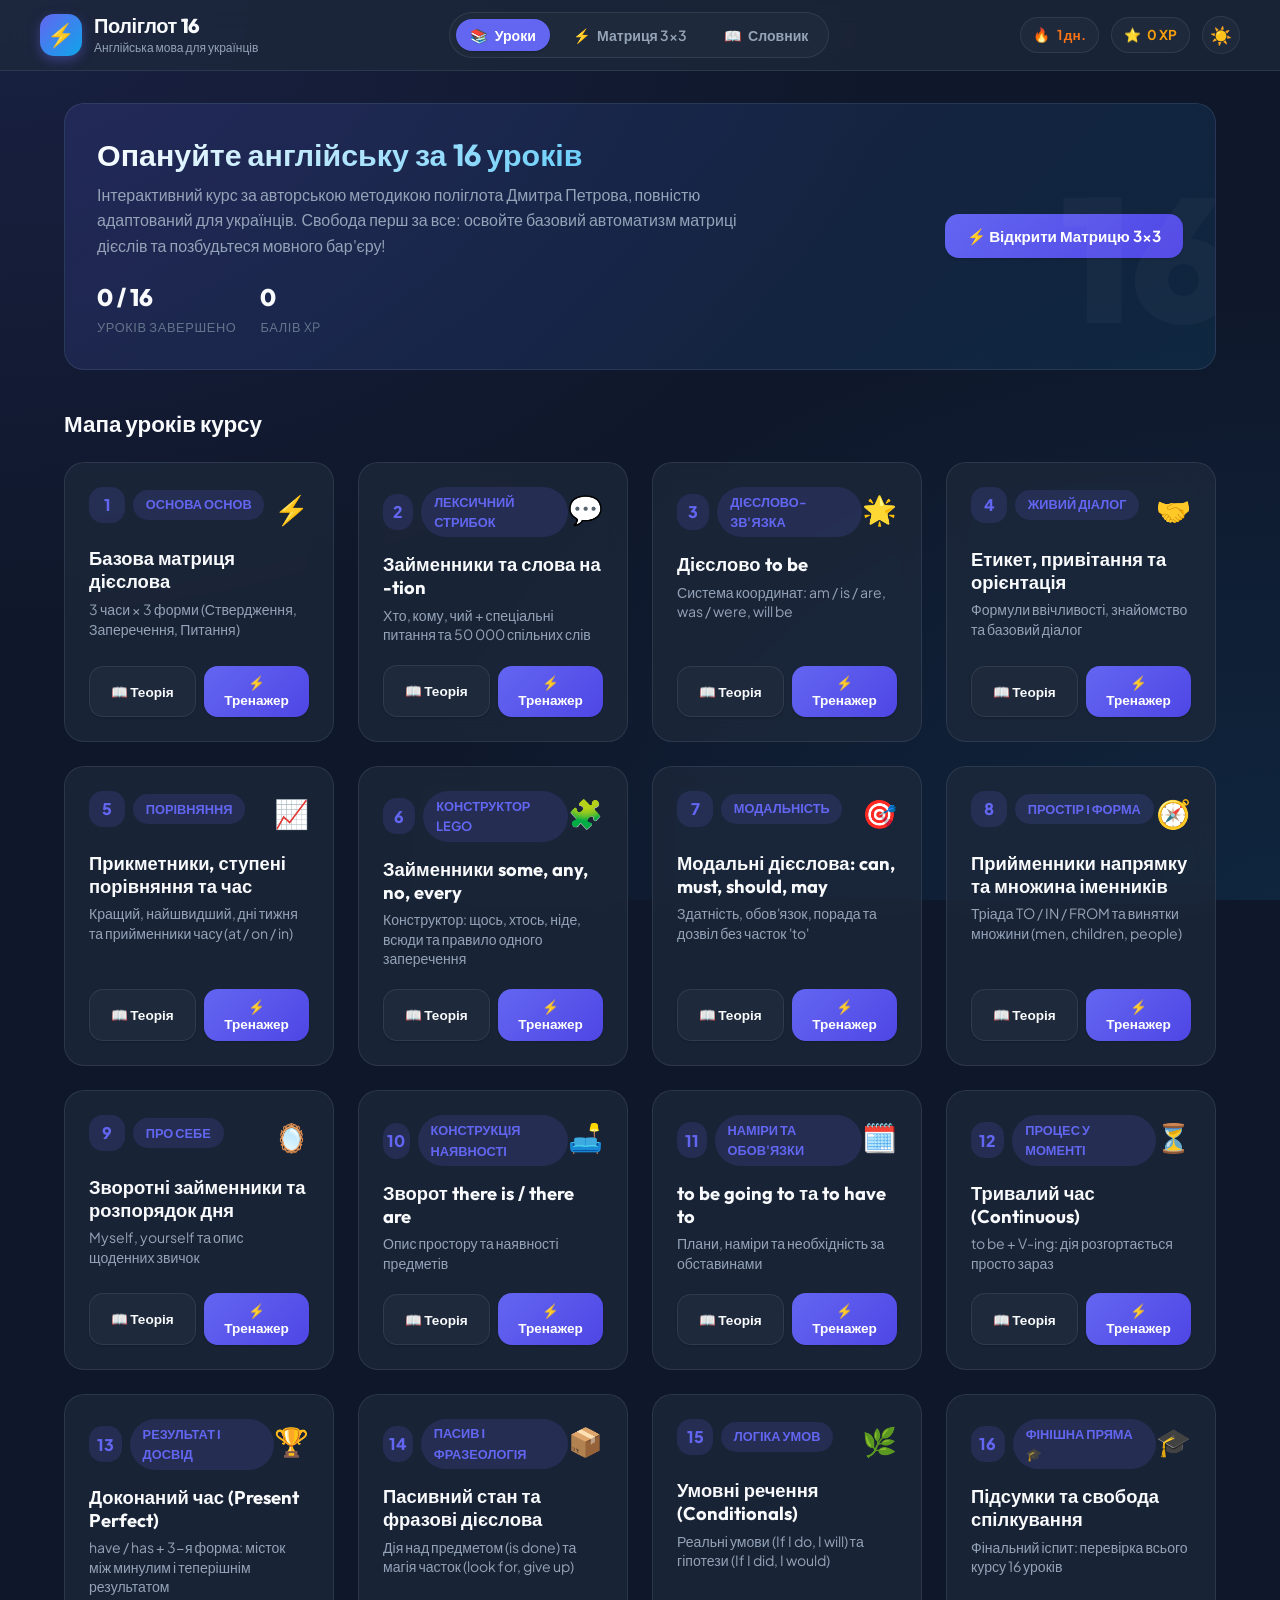
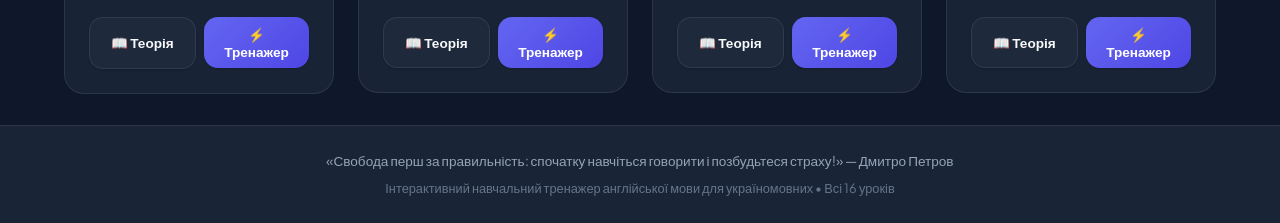
==== index.html @ 56f4bdae "Initial commit: English 16 lessons interactive web application with Petrov method" ====
<!DOCTYPE html>
<html lang="uk" data-theme="dark">
<head>
  <meta charset="UTF-8">
  <meta name="viewport" content="width=device-width, initial-scale=1.0">
  <title>Англійська за 16 уроків | Інтерактивна гра за методом Дмитра Петрова</title>
  <meta name="description" content="Інтерактивна гра для вивчення англійської мови для україномовних. 16 уроків за методом Дмитра Петрова: теорія, базова матриця дієслів 3×3, квізи та озвучення.">
  
  <!-- Google Fonts: Outfit (headings) & Plus Jakarta Sans (body) -->
  <link rel="preconnect" href="https://fonts.googleapis.com">
  <link rel="preconnect" href="https://fonts.gstatic.com" crossorigin>
  <link href="https://fonts.googleapis.com/css2?family=Outfit:wght@500;600;700;800;900&family=Plus+Jakarta+Sans:wght@400;500;600;700;800&display=swap" rel="stylesheet">
  
  <!-- Application Styles -->
  <link rel="stylesheet" href="./src/css/style.css">
</head>
<body>

  <!-- ========================================================================
       Header
       ======================================================================== -->
  <header class="app-header">
    <div class="header-container">
      <div class="logo-group" id="app-logo">
        <div class="logo-icon">⚡</div>
        <div class="logo-text">
          <h1>Поліглот 16</h1>
          <span>Англійська мова для українців</span>
        </div>
      </div>

      <nav class="nav-links">
        <button class="nav-btn active" data-target="screen-dashboard">
          <span>📚</span> Уроки
        </button>
        <button class="nav-btn" data-target="screen-matrix">
          <span>⚡</span> Матриця 3×3
        </button>
        <button class="nav-btn" data-target="screen-dictionary">
          <span>📖</span> Словник
        </button>
      </nav>

      <div class="header-stats">
        <div class="stat-pill streak" title="Поточна серія активності">
          <span>🔥</span> <span id="header-streak-val">1 дн.</span>
        </div>
        <div class="stat-pill xp" title="Зароблені бали досвіду">
          <span>⭐</span> <span id="header-xp-val">0 XP</span>
        </div>
        <button class="icon-btn" id="theme-toggle-btn" title="Перемкнути тему">
          ☀️
        </button>
      </div>
    </div>
  </header>

  <!-- ========================================================================
       Main Content Container
       ======================================================================== -->
  <main class="app-main">

    <!-- ----------------------------------------------------------------------
         Screen 1: Dashboard / Lessons Map
         ---------------------------------------------------------------------- -->
    <section id="screen-dashboard" class="screen active">
      <div class="hero-banner">
        <div class="hero-content">
          <h2>Опануйте англійську за 16 уроків</h2>
          <p>
            Інтерактивний курс за авторською методикою поліглота Дмитра Петрова, повністю адаптований для українців. Свобода перш за все: освойте базовий автоматизм матриці дієслів та позбудьтеся мовного бар'єру!
          </p>
          <div class="hero-stats">
            <div class="hero-stat-item">
              <span class="hero-stat-val" id="hero-completed-count">0 / 16</span>
              <span class="hero-stat-label">Уроків завершено</span>
            </div>
            <div class="hero-stat-item">
              <span class="hero-stat-val" id="hero-total-xp">0</span>
              <span class="hero-stat-label">Балів XP</span>
            </div>
          </div>
        </div>
        <div class="hero-actions">
          <button class="btn btn-primary" onclick="app.showScreen('screen-matrix')">
            ⚡ Відкрити Матрицю 3×3
          </button>
        </div>
      </div>

      <div class="section-header">
        <h2 class="section-title">Мапа уроків курсу</h2>
      </div>

      <div class="lessons-grid" id="lessons-grid">
        <!-- Rendered dynamically via app.js -->
      </div>
    </section>

    <!-- ----------------------------------------------------------------------
         Screen 2: Lesson Theory View (Markdown Viewer)
         ---------------------------------------------------------------------- -->
    <section id="screen-theory" class="screen">
      <div class="theory-container">
        <div class="theory-header-nav">
          <button class="btn btn-secondary" id="theory-back-btn">
            ← Назад до списку
          </button>
          <button class="btn btn-primary" id="theory-start-quiz-btn">
            ⚡ Почати тренажер до уроку
          </button>
        </div>

        <article class="markdown-body" id="theory-content">
          <!-- Rendered dynamically from content/lesson_XX.md -->
        </article>

        <div class="theory-actions">
          <button class="btn btn-secondary" onclick="app.showScreen('screen-dashboard')">
            ← До мапи уроків
          </button>
          <button class="btn btn-success" onclick="if(app.currentLesson) app.startQuizForLesson(app.currentLesson)">
            🚀 Перейти до запитань тренажера
          </button>
        </div>
      </div>
    </section>

    <!-- ----------------------------------------------------------------------
         Screen 3: Interactive Quiz Game Screen
         ---------------------------------------------------------------------- -->
    <section id="screen-quiz" class="screen">
      <div class="quiz-wrapper">
        <div class="quiz-progress-bar-wrap">
          <div class="quiz-meta-row">
            <span class="badge-tag" id="quiz-lesson-badge">Урок 1</span>
            <span id="quiz-counter-text" style="color:var(--text-secondary)">Питання 1 з 10</span>
            <button class="btn btn-secondary" id="quiz-exit-btn" style="padding:0.3rem 0.8rem; font-size:0.8rem;">
              ✕ Вийти
            </button>
          </div>
          <div class="quiz-progress-track">
            <div class="quiz-progress-fill" id="quiz-progress-fill"></div>
          </div>
        </div>

        <div class="quiz-card">
          <div class="quiz-question-header">
            <span class="badge-tag" id="quiz-cat-badge">Переклад</span>
            <button class="audio-btn" id="quiz-audio-btn" title="Прослухати фразу англійською">
              🔊
            </button>
          </div>

          <h3 class="quiz-question-text" id="quiz-question-text">
            Текст запитання завантажується...
          </h3>

          <div class="options-list" id="quiz-options-list">
            <!-- Rendered dynamically via quizEngine -->
          </div>

          <div class="quiz-feedback" id="quiz-feedback">
            <!-- Correct / incorrect banner and rule explanation -->
          </div>

          <div class="quiz-actions">
            <button class="btn btn-primary" id="quiz-next-btn" style="display:none;">
              Наступне питання →
            </button>
          </div>
        </div>
      </div>
    </section>

    <!-- ----------------------------------------------------------------------
         Screen 4: Results Summary Screen
         ---------------------------------------------------------------------- -->
    <section id="screen-result" class="screen">
      <div class="result-card">
        <div class="result-badge-anim" id="result-badge-anim">🏆</div>
        <h2 id="result-title">Урок завершено!</h2>
        <div class="result-score-circle" id="result-score-circle">100%</div>
        
        <div class="result-stats-row">
          <div class="result-stat-col">
            <span class="result-stat-num" id="result-correct-count">10 з 10</span>
            <span class="result-stat-lbl">Правильних</span>
          </div>
          <div class="result-stat-col">
            <span class="result-stat-num" id="result-xp-earned">+100 XP</span>
            <span class="result-stat-lbl">Досвід</span>
          </div>
        </div>

        <div class="result-actions">
          <button class="btn btn-primary" id="res-retry-btn">
            🔄 Спробувати ще раз
          </button>
          <button class="btn btn-outline" id="res-review-mistakes-btn" style="display:none;">
            ⚡ Робота над помилками
          </button>
          <button class="btn btn-secondary" id="res-back-dashboard-btn">
            ← До мапи уроків
          </button>
        </div>
      </div>
    </section>

    <!-- ----------------------------------------------------------------------
         Screen 5: Verb Matrix Interactive Tool
         ---------------------------------------------------------------------- -->
    <section id="screen-matrix" class="screen">
      <div class="section-header">
        <div>
          <h2 class="section-title">⚡ Інтерактивна Матриця Дієслова (3×3)</h2>
          <p style="color:var(--text-secondary); font-size:0.95rem;">
            Оберіть дієслово та займенник, щоб миттєво побачити всі 9 базових форм англійської мови. Натисніть на будь-яку клітинку для озвучення!
          </p>
        </div>
      </div>

      <div class="matrix-tool-wrap">
        <div class="matrix-controls">
          <div class="verb-select-wrap">
            <label for="matrix-verb-select" style="font-weight:700;">Дієслово:</label>
            <select id="matrix-verb-select" class="custom-select">
              <!-- Options populated dynamically -->
            </select>
          </div>

          <div style="display:flex; align-items:center; gap:0.5rem; flex-wrap:wrap;">
            <span style="font-weight:700; font-size:0.9rem;">Особа:</span>
            <div class="pronoun-buttons" id="matrix-pronouns-wrap">
              <!-- Pronoun toggles -->
            </div>
          </div>
        </div>

        <div id="matrix-grid-container">
          <!-- 3x3 table rendered dynamically -->
        </div>
      </div>
    </section>

    <!-- ----------------------------------------------------------------------
         Screen 6: Dictionary & Flashcards
         ---------------------------------------------------------------------- -->
    <section id="screen-dictionary" class="screen">
      <div class="section-header">
        <div>
          <h2 class="section-title">📖 Словничок курсу</h2>
          <p style="color:var(--text-secondary); font-size:0.95rem;">
            Ключові слова та вирази з усіх 16 уроків з транскрипцією та вимовою.
          </p>
        </div>
      </div>

      <div class="dict-filter-bar">
        <input type="text" id="dict-search-input" class="search-input" placeholder="🔍 Пошук слова українською або англійською...">
      </div>

      <div class="words-grid" id="dictionary-grid">
        <!-- Rendered dynamically -->
      </div>
    </section>

  </main>

  <!-- ========================================================================
       Footer
       ======================================================================== -->
  <footer class="app-footer">
    <p>
      «Свобода перш за правильність: спочатку навчіться говорити і позбудьтеся страху!» — Дмитро Петров
    </p>
    <p style="margin-top:0.4rem; font-size:0.8rem; color:var(--text-muted);">
      Інтерактивний навчальний тренажер англійської мови для україномовних • Всі 16 уроків
    </p>
  </footer>

  <!-- Application Logic (ES Module) -->
  <script type="module" src="./src/js/app.js"></script>
</body>
</html>
---- src/css/style.css ----
/* ==========================================================================
   Design System & Theme Tokens - English 16 Lessons Game (Petrov Method)
   ========================================================================== */

:root {
  --font-heading: 'Outfit', -apple-system, BlinkMacSystemFont, 'Segoe UI', Roboto, sans-serif;
  --font-body: 'Plus Jakarta Sans', -apple-system, BlinkMacSystemFont, 'Segoe UI', Roboto, sans-serif;

  /* Color Palette - Vibrant Dark / Indigo / Emerald */
  --bg-primary: #0f172a;
  --bg-secondary: #1e293b;
  --bg-card: rgba(30, 41, 59, 0.75);
  --bg-card-hover: rgba(51, 65, 85, 0.85);
  --bg-input: #334155;
  --border-color: rgba(148, 163, 184, 0.15);
  --border-focus: #6366f1;

  --text-primary: #f8fafc;
  --text-secondary: #94a3b8;
  --text-muted: #64748b;
  --text-accent: #38bdf8;

  --primary: #6366f1;
  --primary-hover: #4f46e5;
  --primary-light: rgba(99, 102, 241, 0.15);
  --secondary: #0ea5e9;
  --accent: #f59e0b;
  --success: #10b981;
  --success-light: rgba(16, 185, 129, 0.15);
  --danger: #ef4444;
  --danger-light: rgba(239, 68, 68, 0.15);

  --shadow-sm: 0 1px 2px rgba(0, 0, 0, 0.2);
  --shadow-md: 0 4px 6px -1px rgba(0, 0, 0, 0.3), 0 2px 4px -2px rgba(0, 0, 0, 0.3);
  --shadow-lg: 0 10px 15px -3px rgba(0, 0, 0, 0.4), 0 4px 6px -4px rgba(0, 0, 0, 0.4);
  --shadow-glow: 0 0 25px rgba(99, 102, 241, 0.35);

  --radius-sm: 8px;
  --radius-md: 14px;
  --radius-lg: 20px;
  --radius-full: 9999px;

  --transition: all 0.25s cubic-bezier(0.4, 0, 0.2, 1);
}

/* Light Theme Variables */
[data-theme="light"] {
  --bg-primary: #f1f5f9;
  --bg-secondary: #ffffff;
  --bg-card: rgba(255, 255, 255, 0.85);
  --bg-card-hover: rgba(248, 250, 252, 0.95);
  --bg-input: #e2e8f0;
  --border-color: rgba(148, 163, 184, 0.3);
  --border-focus: #4f46e5;

  --text-primary: #0f172a;
  --text-secondary: #475569;
  --text-muted: #94a3b8;
  --text-accent: #0284c7;

  --primary: #4f46e5;
  --primary-hover: #4338ca;
  --primary-light: rgba(79, 70, 229, 0.1);
  --secondary: #0284c7;
  --accent: #d97706;
  --success: #059669;
  --success-light: rgba(5, 150, 105, 0.1);
  --danger: #dc2626;
  --danger-light: rgba(220, 38, 38, 0.1);

  --shadow-sm: 0 1px 2px rgba(0, 0, 0, 0.05);
  --shadow-md: 0 4px 6px -1px rgba(0, 0, 0, 0.08);
  --shadow-lg: 0 10px 15px -3px rgba(0, 0, 0, 0.1);
  --shadow-glow: 0 0 20px rgba(79, 70, 229, 0.2);
}

/* ==========================================================================
   Global Reset & Base
   ========================================================================== */

* {
  margin: 0;
  padding: 0;
  box-sizing: border-box;
}

body {
  font-family: var(--font-body);
  background-color: var(--bg-primary);
  color: var(--text-primary);
  line-height: 1.6;
  min-height: 100vh;
  display: flex;
  flex-direction: column;
  background-image: 
    radial-gradient(at 0% 0%, rgba(99, 102, 241, 0.12) 0px, transparent 50%),
    radial-gradient(at 100% 100%, rgba(14, 165, 233, 0.1) 0px, transparent 50%);
  background-attachment: fixed;
  transition: background-color 0.3s ease, color 0.3s ease;
  -webkit-font-smoothing: antialiased;
}

h1, h2, h3, h4, h5, h6 {
  font-family: var(--font-heading);
  font-weight: 700;
  line-height: 1.25;
  color: var(--text-primary);
}

a {
  color: var(--primary);
  text-decoration: none;
  transition: var(--transition);
}

button {
  font-family: var(--font-body);
  cursor: pointer;
  border: none;
  background: none;
  outline: none;
  transition: var(--transition);
}

/* ==========================================================================
   Header & Navigation
   ========================================================================== */

.app-header {
  position: sticky;
  top: 0;
  z-index: 100;
  background: var(--bg-card);
  backdrop-filter: blur(12px);
  -webkit-backdrop-filter: blur(12px);
  border-bottom: 1px solid var(--border-color);
  padding: 0.75rem 1.5rem;
}

.header-container {
  max-width: 1200px;
  margin: 0 auto;
  display: flex;
  align-items: center;
  justify-content: space-between;
  gap: 1rem;
}

.logo-group {
  display: flex;
  align-items: center;
  gap: 0.75rem;
  cursor: pointer;
}

.logo-icon {
  width: 42px;
  height: 42px;
  background: linear-gradient(135deg, var(--primary), var(--secondary));
  border-radius: var(--radius-md);
  display: flex;
  align-items: center;
  justify-content: center;
  font-size: 1.4rem;
  color: #fff;
  box-shadow: 0 4px 12px rgba(99, 102, 241, 0.4);
}

.logo-text h1 {
  font-size: 1.25rem;
  font-weight: 800;
  letter-spacing: -0.02em;
}

.logo-text span {
  font-size: 0.75rem;
  color: var(--text-secondary);
  font-weight: 500;
  display: block;
}

.nav-links {
  display: flex;
  align-items: center;
  gap: 0.5rem;
  background: var(--bg-secondary);
  padding: 0.35rem;
  border-radius: var(--radius-full);
  border: 1px solid var(--border-color);
}

.nav-btn {
  display: flex;
  align-items: center;
  gap: 0.4rem;
  padding: 0.45rem 0.9rem;
  border-radius: var(--radius-full);
  font-size: 0.88rem;
  font-weight: 600;
  color: var(--text-secondary);
  transition: var(--transition);
}

.nav-btn:hover {
  color: var(--text-primary);
  background: rgba(255, 255, 255, 0.05);
}

.nav-btn.active {
  background: var(--primary);
  color: #fff;
  box-shadow: var(--shadow-sm);
}

.header-stats {
  display: flex;
  align-items: center;
  gap: 0.75rem;
}

.stat-pill {
  display: flex;
  align-items: center;
  gap: 0.4rem;
  background: var(--bg-secondary);
  border: 1px solid var(--border-color);
  padding: 0.4rem 0.75rem;
  border-radius: var(--radius-full);
  font-size: 0.85rem;
  font-weight: 700;
  color: var(--text-primary);
}

.stat-pill.xp {
  color: var(--accent);
}

.stat-pill.streak {
  color: #f97316;
}

.icon-btn {
  width: 38px;
  height: 38px;
  display: flex;
  align-items: center;
  justify-content: center;
  border-radius: var(--radius-full);
  background: var(--bg-secondary);
  border: 1px solid var(--border-color);
  color: var(--text-primary);
  font-size: 1.1rem;
}

.icon-btn:hover {
  background: var(--primary-light);
  color: var(--primary);
  border-color: var(--primary);
}

/* ==========================================================================
   Main Container & Screens
   ========================================================================== */

.app-main {
  flex: 1;
  max-width: 1200px;
  width: 100%;
  margin: 0 auto;
  padding: 2rem 1.5rem;
}

.screen {
  display: none;
  animation: fadeIn 0.3s ease-out;
}

.screen.active {
  display: block;
}

@keyframes fadeIn {
  from { opacity: 0; transform: translateY(8px); }
  to { opacity: 1; transform: translateY(0); }
}

/* ==========================================================================
   Hero Section & Progress Banner
   ========================================================================== */

.hero-banner {
  background: linear-gradient(135deg, rgba(99, 102, 241, 0.15), rgba(14, 165, 233, 0.1));
  border: 1px solid var(--border-color);
  border-radius: var(--radius-lg);
  padding: 2rem;
  margin-bottom: 2.5rem;
  display: flex;
  justify-content: space-between;
  align-items: center;
  gap: 2rem;
  position: relative;
  overflow: hidden;
}

.hero-banner::after {
  content: "16";
  position: absolute;
  right: -20px;
  bottom: -30px;
  font-size: 11rem;
  font-family: var(--font-heading);
  font-weight: 900;
  color: rgba(255, 255, 255, 0.03);
  pointer-events: none;
}

.hero-content h2 {
  font-size: 1.9rem;
  margin-bottom: 0.5rem;
  background: linear-gradient(135deg, #fff, var(--text-accent));
  -webkit-background-clip: text;
  -webkit-text-fill-color: transparent;
}

[data-theme="light"] .hero-content h2 {
  background: linear-gradient(135deg, var(--primary), var(--secondary));
  -webkit-background-clip: text;
  -webkit-text-fill-color: transparent;
}

.hero-content p {
  color: var(--text-secondary);
  font-size: 1rem;
  max-width: 650px;
  margin-bottom: 1.25rem;
}

.hero-stats {
  display: flex;
  gap: 1.5rem;
  align-items: center;
}

.hero-stat-item {
  display: flex;
  flex-direction: column;
}

.hero-stat-val {
  font-size: 1.5rem;
  font-weight: 800;
  color: var(--text-primary);
  font-family: var(--font-heading);
}

.hero-stat-label {
  font-size: 0.8rem;
  color: var(--text-muted);
  text-transform: uppercase;
  letter-spacing: 0.05em;
}

.hero-actions {
  display: flex;
  gap: 0.75rem;
}

.btn {
  display: inline-flex;
  align-items: center;
  justify-content: center;
  gap: 0.5rem;
  padding: 0.75rem 1.4rem;
  border-radius: var(--radius-md);
  font-size: 0.95rem;
  font-weight: 700;
  transition: var(--transition);
  box-shadow: var(--shadow-sm);
}

.btn-primary {
  background: linear-gradient(135deg, var(--primary), var(--primary-hover));
  color: #fff;
}

.btn-primary:hover {
  transform: translateY(-2px);
  box-shadow: var(--shadow-glow);
}

.btn-secondary {
  background: var(--bg-secondary);
  border: 1px solid var(--border-color);
  color: var(--text-primary);
}

.btn-secondary:hover {
  background: var(--bg-card-hover);
  border-color: var(--text-secondary);
}

.btn-success {
  background: linear-gradient(135deg, var(--success), #059669);
  color: #fff;
}

.btn-outline {
  border: 1px solid var(--primary);
  color: var(--primary);
}

.btn-outline:hover {
  background: var(--primary-light);
}

/* ==========================================================================
   Lessons Grid
   ========================================================================== */

.section-header {
  display: flex;
  justify-content: space-between;
  align-items: center;
  margin-bottom: 1.5rem;
}

.section-title {
  font-size: 1.4rem;
}

.lessons-grid {
  display: grid;
  grid-template-columns: repeat(auto-fill, minmax(270px, 1fr));
  gap: 1.5rem;
}

.lesson-card {
  background: var(--bg-card);
  backdrop-filter: blur(10px);
  -webkit-backdrop-filter: blur(10px);
  border: 1px solid var(--border-color);
  border-radius: var(--radius-lg);
  padding: 1.5rem;
  display: flex;
  flex-direction: column;
  justify-content: space-between;
  transition: var(--transition);
  position: relative;
  overflow: hidden;
}

.lesson-card:hover {
  transform: translateY(-4px);
  border-color: var(--primary);
  box-shadow: var(--shadow-md);
  background: var(--bg-card-hover);
}

.lesson-card.completed {
  border-color: rgba(16, 185, 129, 0.4);
}

.lesson-card.completed::before {
  content: "✓ ЗАВЕРШЕНО";
  position: absolute;
  top: 10px;
  right: -25px;
  background: var(--success);
  color: #fff;
  font-size: 0.65rem;
  font-weight: 800;
  padding: 3px 30px;
  transform: rotate(45deg);
  box-shadow: 0 2px 4px rgba(0,0,0,0.2);
}

.card-top {
  display: flex;
  justify-content: space-between;
  align-items: flex-start;
  margin-bottom: 1rem;
}

.lesson-number-badge {
  display: flex;
  align-items: center;
  gap: 0.5rem;
}

.num-circle {
  width: 36px;
  height: 36px;
  border-radius: var(--radius-md);
  background: var(--primary-light);
  color: var(--primary);
  display: flex;
  align-items: center;
  justify-content: center;
  font-weight: 800;
  font-size: 1rem;
}

.lesson-card.completed .num-circle {
  background: var(--success-light);
  color: var(--success);
}

.lesson-icon {
  font-size: 1.75rem;
}

.card-body h3 {
  font-size: 1.15rem;
  margin-bottom: 0.4rem;
}

.card-body p {
  color: var(--text-secondary);
  font-size: 0.88rem;
  line-height: 1.4;
  margin-bottom: 1.25rem;
}

.card-footer {
  display: flex;
  gap: 0.5rem;
  margin-top: auto;
}

.card-footer .btn {
  flex: 1;
  padding: 0.55rem 0.75rem;
  font-size: 0.85rem;
}

/* ==========================================================================
   Theory View (Markdown Article)
   ========================================================================== */

.theory-container {
  background: var(--bg-card);
  backdrop-filter: blur(12px);
  border: 1px solid var(--border-color);
  border-radius: var(--radius-lg);
  padding: 2.5rem;
  max-width: 900px;
  margin: 0 auto;
  box-shadow: var(--shadow-lg);
}

.theory-header-nav {
  display: flex;
  justify-content: space-between;
  align-items: center;
  margin-bottom: 2rem;
  padding-bottom: 1rem;
  border-bottom: 1px solid var(--border-color);
}

.markdown-body {
  color: var(--text-primary);
  font-size: 1.05rem;
  line-height: 1.75;
}

.markdown-body h1 {
  font-size: 2.2rem;
  margin-bottom: 1rem;
  color: var(--text-primary);
}

.markdown-body h2 {
  font-size: 1.5rem;
  margin-top: 2rem;
  margin-bottom: 0.75rem;
  color: var(--text-accent);
  border-bottom: 1px solid var(--border-color);
  padding-bottom: 0.4rem;
}

.markdown-body h3 {
  font-size: 1.2rem;
  margin-top: 1.5rem;
  margin-bottom: 0.5rem;
}

.markdown-body p {
  margin-bottom: 1.2rem;
}

.markdown-body blockquote {
  background: var(--primary-light);
  border-left: 4px solid var(--primary);
  padding: 1rem 1.25rem;
  margin: 1.5rem 0;
  border-radius: 0 var(--radius-md) var(--radius-md) 0;
  font-style: italic;
  color: var(--text-primary);
}

.markdown-body table {
  width: 100%;
  border-collapse: collapse;
  margin: 1.5rem 0;
  border-radius: var(--radius-md);
  overflow: hidden;
  box-shadow: var(--shadow-sm);
  background: var(--bg-secondary);
}

.markdown-body th, 
.markdown-body td {
  padding: 0.9rem 1.1rem;
  text-align: left;
  border-bottom: 1px solid var(--border-color);
}

.markdown-body th {
  background: rgba(99, 102, 241, 0.2);
  font-weight: 700;
  color: var(--text-primary);
}

.markdown-body tr:last-child td {
  border-bottom: none;
}

.markdown-body tr:hover td {
  background: rgba(255, 255, 255, 0.03);
}

.markdown-body code {
  background: var(--bg-input);
  color: var(--text-accent);
  padding: 0.2rem 0.45rem;
  border-radius: var(--radius-sm);
  font-size: 0.95em;
  font-family: monospace;
}

.markdown-body ul, .markdown-body ol {
  margin: 1rem 0 1.5rem 1.5rem;
}

.markdown-body li {
  margin-bottom: 0.5rem;
}

.theory-actions {
  display: flex;
  justify-content: space-between;
  align-items: center;
  margin-top: 3rem;
  padding-top: 1.5rem;
  border-top: 1px solid var(--border-color);
}

/* ==========================================================================
   Quiz / Interactive Game Screen
   ========================================================================== */

.quiz-wrapper {
  max-width: 760px;
  margin: 0 auto;
}

.quiz-progress-bar-wrap {
  margin-bottom: 1.5rem;
}

.quiz-meta-row {
  display: flex;
  justify-content: space-between;
  align-items: center;
  margin-bottom: 0.6rem;
  font-size: 0.9rem;
  font-weight: 700;
}

.quiz-progress-track {
  height: 10px;
  background: var(--bg-secondary);
  border-radius: var(--radius-full);
  overflow: hidden;
  border: 1px solid var(--border-color);
}

.quiz-progress-fill {
  height: 100%;
  background: linear-gradient(90deg, var(--primary), var(--secondary));
  border-radius: var(--radius-full);
  width: 0%;
  transition: width 0.3s ease;
}

.quiz-card {
  background: var(--bg-card);
  backdrop-filter: blur(14px);
  -webkit-backdrop-filter: blur(14px);
  border: 1px solid var(--border-color);
  border-radius: var(--radius-lg);
  padding: 2.25rem;
  box-shadow: var(--shadow-lg);
  position: relative;
}

.quiz-question-header {
  display: flex;
  justify-content: space-between;
  align-items: center;
  margin-bottom: 1.25rem;
}

.badge-tag {
  background: var(--primary-light);
  color: var(--primary);
  padding: 0.3rem 0.8rem;
  border-radius: var(--radius-full);
  font-size: 0.8rem;
  font-weight: 700;
  text-transform: uppercase;
}

.audio-btn {
  width: 44px;
  height: 44px;
  border-radius: var(--radius-full);
  background: var(--primary);
  color: #fff;
  display: flex;
  align-items: center;
  justify-content: center;
  font-size: 1.25rem;
  box-shadow: 0 4px 10px rgba(99, 102, 241, 0.4);
}

.audio-btn:hover {
  transform: scale(1.08);
}

.quiz-question-text {
  font-size: 1.35rem;
  font-weight: 700;
  line-height: 1.4;
  margin-bottom: 1.75rem;
}

.options-list {
  display: flex;
  flex-direction: column;
  gap: 0.85rem;
  margin-bottom: 1.5rem;
}

.option-btn {
  display: flex;
  align-items: center;
  justify-content: space-between;
  width: 100%;
  padding: 1rem 1.25rem;
  background: var(--bg-secondary);
  border: 2px solid var(--border-color);
  border-radius: var(--radius-md);
  color: var(--text-primary);
  font-size: 1.05rem;
  font-weight: 600;
  text-align: left;
  transition: var(--transition);
}

.option-btn:hover:not(:disabled) {
  border-color: var(--primary);
  background: var(--primary-light);
  transform: translateX(4px);
}

.option-btn.correct {
  background: var(--success-light) !important;
  border-color: var(--success) !important;
  color: var(--success) !important;
}

.option-btn.incorrect {
  background: var(--danger-light) !important;
  border-color: var(--danger) !important;
  color: var(--danger) !important;
}

.option-btn:disabled {
  cursor: default;
}

.quiz-feedback {
  display: none;
  background: var(--bg-secondary);
  border-radius: var(--radius-md);
  padding: 1.25rem;
  margin-bottom: 1.5rem;
  border-left: 5px solid var(--primary);
  animation: slideDown 0.3s ease;
}

.quiz-feedback.show {
  display: block;
}

.quiz-feedback.correct-feedback {
  border-left-color: var(--success);
}

.quiz-feedback.wrong-feedback {
  border-left-color: var(--danger);
}

.feedback-title {
  font-weight: 800;
  margin-bottom: 0.3rem;
  display: flex;
  align-items: center;
  gap: 0.5rem;
}

.quiz-feedback.correct-feedback .feedback-title {
  color: var(--success);
}

.quiz-feedback.wrong-feedback .feedback-title {
  color: var(--danger);
}

.feedback-text {
  font-size: 0.95rem;
  color: var(--text-secondary);
}

.quiz-actions {
  display: flex;
  justify-content: flex-end;
}

@keyframes slideDown {
  from { opacity: 0; transform: translateY(-8px); }
  to { opacity: 1; transform: translateY(0); }
}

/* ==========================================================================
   Results Summary Screen
   ========================================================================== */

.result-card {
  max-width: 550px;
  margin: 2rem auto;
  background: var(--bg-card);
  backdrop-filter: blur(14px);
  border: 1px solid var(--border-color);
  border-radius: var(--radius-lg);
  padding: 2.5rem;
  text-align: center;
  box-shadow: var(--shadow-lg);
}

.result-badge-anim {
  font-size: 4rem;
  margin-bottom: 1rem;
  animation: bounceIn 0.6s cubic-bezier(0.175, 0.885, 0.32, 1.275);
}

.result-score-circle {
  font-size: 3rem;
  font-weight: 900;
  color: var(--primary);
  font-family: var(--font-heading);
  margin: 1rem 0;
}

.result-stats-row {
  display: flex;
  justify-content: center;
  gap: 2rem;
  margin: 1.5rem 0 2rem;
  padding: 1rem 0;
  border-top: 1px solid var(--border-color);
  border-bottom: 1px solid var(--border-color);
}

.result-stat-col {
  display: flex;
  flex-direction: column;
}

.result-stat-num {
  font-size: 1.4rem;
  font-weight: 800;
  color: var(--text-primary);
}

.result-stat-lbl {
  font-size: 0.8rem;
  color: var(--text-muted);
}

.result-actions {
  display: flex;
  flex-direction: column;
  gap: 0.75rem;
}

@keyframes bounceIn {
  0% { transform: scale(0.3); opacity: 0; }
  50% { transform: scale(1.1); }
  70% { transform: scale(0.9); }
  100% { transform: scale(1); opacity: 1; }
}

/* ==========================================================================
   Verb Matrix Interactive Tool
   ========================================================================== */

.matrix-tool-wrap {
  background: var(--bg-card);
  border: 1px solid var(--border-color);
  border-radius: var(--radius-lg);
  padding: 2rem;
  box-shadow: var(--shadow-lg);
}

.matrix-controls {
  display: flex;
  flex-wrap: wrap;
  gap: 1rem;
  align-items: center;
  justify-content: space-between;
  margin-bottom: 2rem;
}

.verb-select-wrap {
  display: flex;
  align-items: center;
  gap: 0.75rem;
}

.custom-select {
  background: var(--bg-secondary);
  color: var(--text-primary);
  border: 1px solid var(--border-color);
  padding: 0.6rem 1.2rem;
  border-radius: var(--radius-md);
  font-size: 1rem;
  font-weight: 600;
  outline: none;
}

.pronoun-buttons {
  display: flex;
  gap: 0.4rem;
  flex-wrap: wrap;
}

.pronoun-btn {
  padding: 0.4rem 0.8rem;
  border-radius: var(--radius-md);
  background: var(--bg-secondary);
  border: 1px solid var(--border-color);
  font-weight: 700;
  font-size: 0.85rem;
  color: var(--text-secondary);
}

.pronoun-btn.active {
  background: var(--primary);
  color: #fff;
  border-color: var(--primary);
}

.matrix-grid {
  display: grid;
  grid-template-columns: 140px repeat(3, 1fr);
  gap: 1rem;
  margin-bottom: 1.5rem;
}

.matrix-header-cell {
  background: rgba(99, 102, 241, 0.2);
  padding: 1rem;
  text-align: center;
  font-weight: 800;
  border-radius: var(--radius-md);
  font-size: 0.95rem;
  display: flex;
  align-items: center;
  justify-content: center;
}

.matrix-row-title {
  background: var(--bg-secondary);
  border: 1px solid var(--border-color);
  display: flex;
  align-items: center;
  justify-content: center;
  font-weight: 800;
  font-size: 1.1rem;
  border-radius: var(--radius-md);
}

.matrix-cell {
  background: var(--bg-secondary);
  border: 1px solid var(--border-color);
  border-radius: var(--radius-md);
  padding: 1.25rem 1rem;
  display: flex;
  flex-direction: column;
  justify-content: center;
  align-items: center;
  text-align: center;
  position: relative;
  transition: var(--transition);
  cursor: pointer;
}

.matrix-cell:hover {
  border-color: var(--primary);
  transform: translateY(-2px);
  box-shadow: var(--shadow-sm);
  background: var(--bg-card-hover);
}

.matrix-cell-en {
  font-size: 1.1rem;
  font-weight: 700;
  color: var(--text-primary);
  margin-bottom: 0.35rem;
}

.matrix-cell-ua {
  font-size: 0.85rem;
  color: var(--text-secondary);
}

.matrix-cell-speak {
  position: absolute;
  top: 6px;
  right: 6px;
  opacity: 0.3;
  font-size: 0.85rem;
}

.matrix-cell:hover .matrix-cell-speak {
  opacity: 1;
}

/* ==========================================================================
   Dictionary & Flashcards
   ========================================================================== */

.dict-filter-bar {
  display: flex;
  gap: 1rem;
  margin-bottom: 1.5rem;
  flex-wrap: wrap;
}

.search-input {
  flex: 1;
  min-width: 240px;
  background: var(--bg-secondary);
  border: 1px solid var(--border-color);
  color: var(--text-primary);
  padding: 0.75rem 1.2rem;
  border-radius: var(--radius-md);
  font-size: 0.95rem;
  outline: none;
}

.search-input:focus {
  border-color: var(--primary);
}

.words-grid {
  display: grid;
  grid-template-columns: repeat(auto-fill, minmax(260px, 1fr));
  gap: 1.25rem;
}

.word-card {
  background: var(--bg-secondary);
  border: 1px solid var(--border-color);
  border-radius: var(--radius-md);
  padding: 1.25rem;
  display: flex;
  flex-direction: column;
  justify-content: space-between;
  transition: var(--transition);
}

.word-card:hover {
  border-color: var(--primary);
  transform: translateY(-3px);
  box-shadow: var(--shadow-sm);
}

.word-card-top {
  display: flex;
  justify-content: space-between;
  align-items: flex-start;
  margin-bottom: 0.5rem;
}

.word-en {
  font-size: 1.2rem;
  font-weight: 800;
  color: var(--text-primary);
}

.word-transcription {
  font-size: 0.85rem;
  color: var(--text-muted);
  font-family: monospace;
}

.word-ua {
  font-size: 1rem;
  color: var(--text-accent);
  font-weight: 600;
  margin: 0.3rem 0;
}

.word-example {
  font-size: 0.85rem;
  color: var(--text-secondary);
  font-style: italic;
  margin-top: 0.5rem;
  border-left: 2px solid var(--border-color);
  padding-left: 0.5rem;
}

/* ==========================================================================
   Footer
   ========================================================================== */

.app-footer {
  margin-top: auto;
  border-top: 1px solid var(--border-color);
  background: var(--bg-card);
  padding: 1.5rem;
  text-align: center;
  font-size: 0.85rem;
  color: var(--text-secondary);
}

/* ==========================================================================
   Responsive Breakpoints
   ========================================================================== */

@media (max-width: 900px) {
  .matrix-grid {
    grid-template-columns: 80px repeat(3, 1fr);
    font-size: 0.9rem;
  }
  .hero-banner {
    flex-direction: column;
    align-items: flex-start;
  }
}

@media (max-width: 640px) {
  .header-container {
    flex-wrap: wrap;
  }
  .nav-links {
    order: 3;
    width: 100%;
    justify-content: center;
  }
  .matrix-grid {
    grid-template-columns: 1fr;
  }
  .theory-container {
    padding: 1.5rem;
  }
  .quiz-card {
    padding: 1.5rem;
  }
}
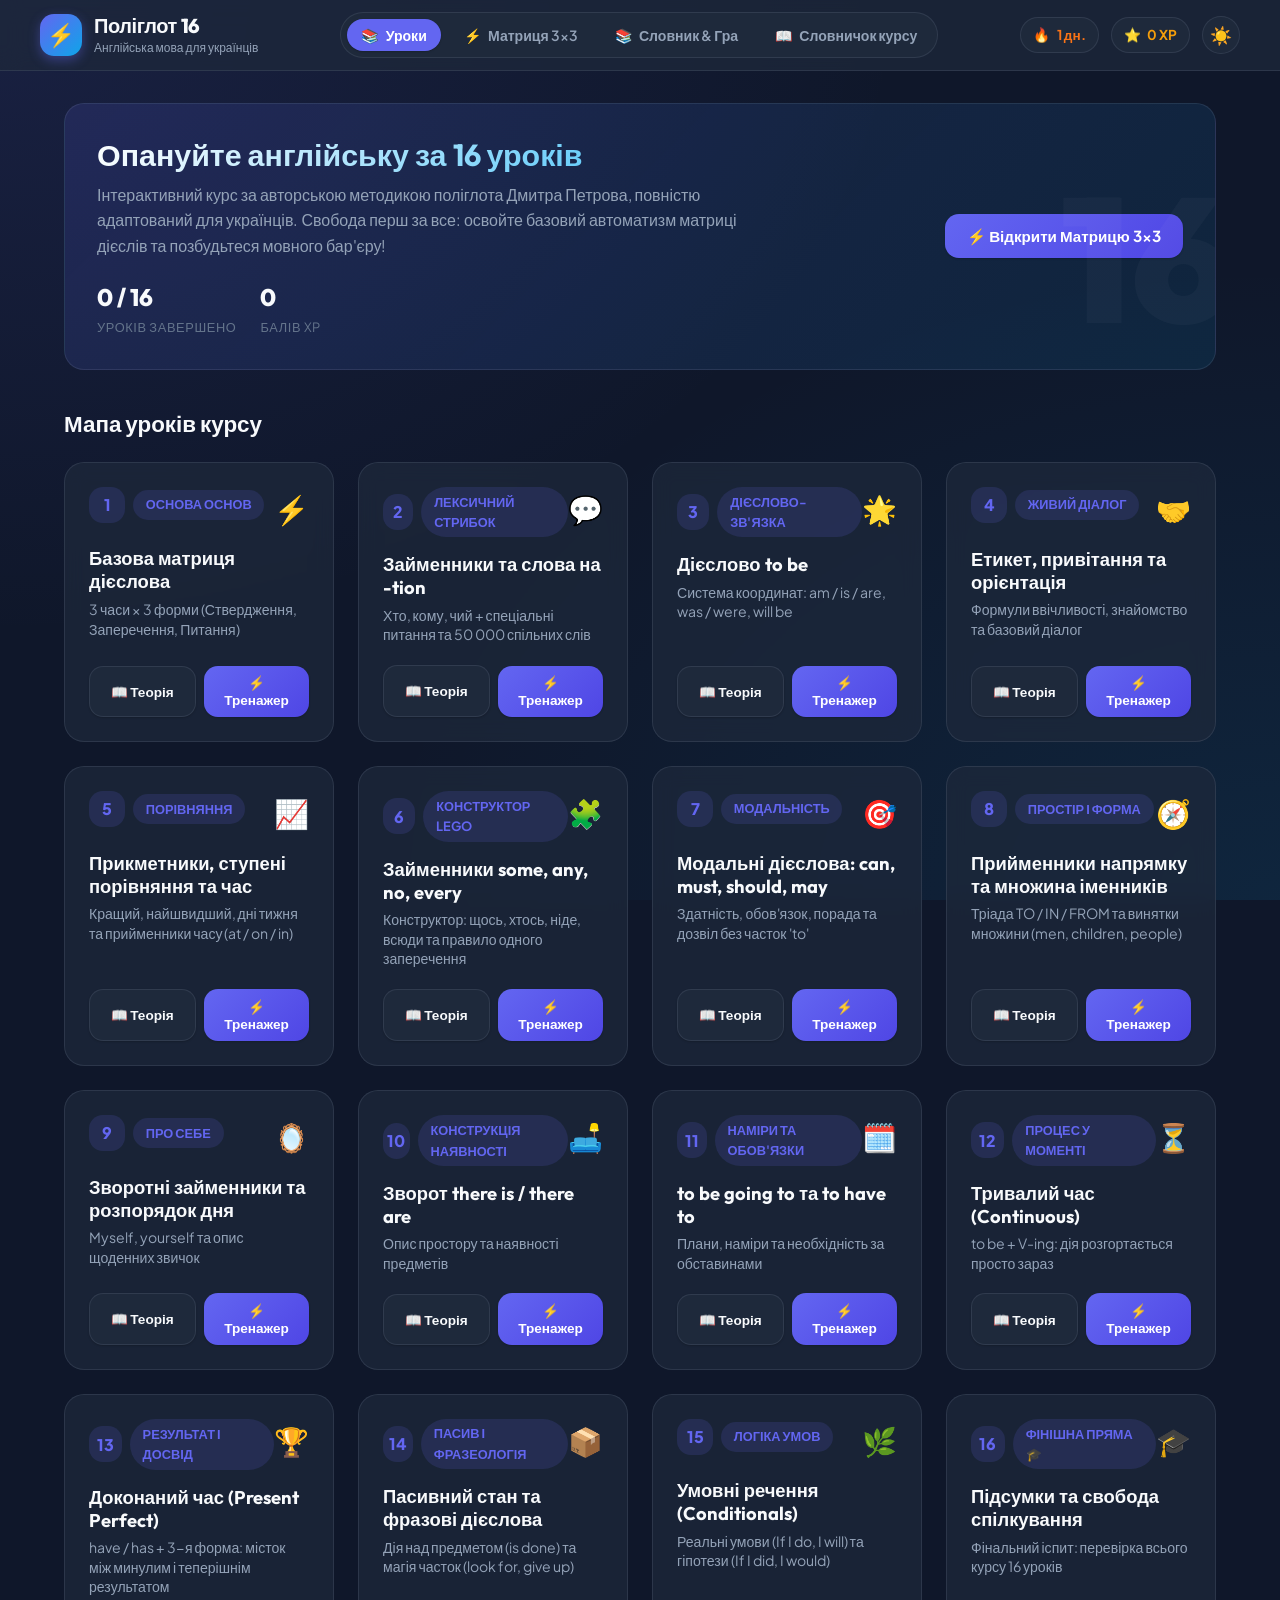
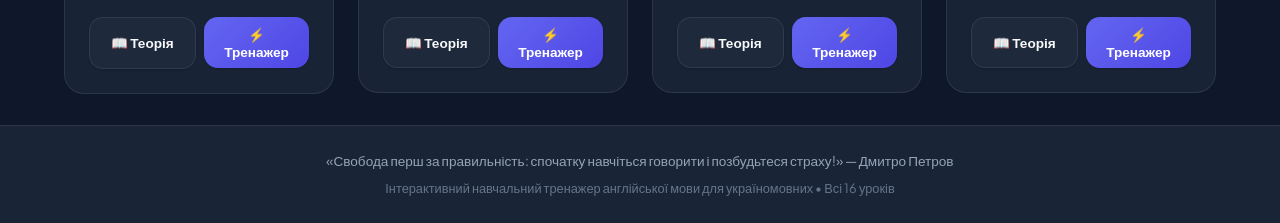
==== commit e47802ff: "Add 5600+ word bilingual dictionary from base/file.pdf and interactive word guessing game" ====
--- a/index.html
+++ b/index.html
@@ -36,8 +36,11 @@
         <button class="nav-btn" data-target="screen-matrix">
           <span>⚡</span> Матриця 3×3
         </button>
+        <button class="nav-btn" data-target="screen-big-dict">
+          <span>📚</span> Словник & Гра
+        </button>
         <button class="nav-btn" data-target="screen-dictionary">
-          <span>📖</span> Словник
+          <span>📖</span> Словничок курсу
         </button>
       </nav>
 
@@ -265,6 +268,175 @@
       </div>
     </section>
 
+    <!-- ----------------------------------------------------------------------
+         Screen 7: Big Bilingual Dictionary & Word Guess Game
+         ---------------------------------------------------------------------- -->
+    <section id="screen-big-dict" class="screen">
+      <div class="section-header">
+        <div>
+          <h2 class="section-title">📚 Великий Англо-Український Словник (5 600+ слів) & Гра</h2>
+          <p style="color:var(--text-secondary); font-size:0.95rem;">
+            Словник за матеріалами Др. Василя Лева та Івана Вербяного. Повнотекстовий двомовний пошук та інтерактивна гра на відгадування слів.
+          </p>
+        </div>
+      </div>
+
+      <!-- Subtabs Navigation -->
+      <div class="subtabs-nav">
+        <button class="dict-subtab-btn active" data-subtab="dict">
+          📖 Пошук у словнику
+        </button>
+        <button class="dict-subtab-btn" data-subtab="game">
+          🎮 Гра «Відгадай слово»
+        </button>
+      </div>
+
+      <!-- Subtab 1: Dictionary Search & Browse -->
+      <div id="subtab-content-dict">
+        <div class="dict-direction-wrap">
+          <span style="font-weight:700; font-size:0.9rem; color:var(--text-secondary);">Напрямок перекладу:</span>
+          <button class="dict-dir-btn active" data-dir="en_to_ua">
+            🇬🇧 → 🇺🇦 Англо-український
+          </button>
+          <button class="dict-dir-btn" data-dir="ua_to_en">
+            🇺🇦 → 🇬🇧 Українсько-англійський
+          </button>
+        </div>
+
+        <div class="dict-filter-bar">
+          <input type="text" id="big-dict-search-input" class="search-input" placeholder="🔍 Пошук за англійським словом (наприклад: friend, life, open)...">
+        </div>
+
+        <!-- Alphabet ribbon -->
+        <div class="alphabet-ribbon" id="dict-alphabet-ribbon">
+          <!-- Rendered dynamically -->
+        </div>
+
+        <div class="dict-meta-bar">
+          <span id="dict-results-count">Завантаження слів...</span>
+        </div>
+
+        <div class="big-dict-grid" id="big-dictionary-grid">
+          <!-- Word cards rendered dynamically -->
+        </div>
+
+        <div class="pagination-controls" id="dict-pagination-controls" style="display:none;">
+          <button class="btn btn-secondary" id="dict-prev-page-btn">← Попередня</button>
+          <span id="dict-page-number" style="font-weight:700; color:var(--text-secondary);">Сторінка 1</span>
+          <button class="btn btn-secondary" id="dict-next-page-btn">Наступна →</button>
+        </div>
+      </div>
+
+      <!-- Subtab 2: Word Guessing Game -->
+      <div id="subtab-content-game" style="display:none;">
+        <!-- Setup Panel -->
+        <div class="game-setup-box" id="game-setup-panel">
+          <div style="font-size:3.5rem; margin-bottom:1rem;">🎯</div>
+          <h2>Тренажер: Гра «Відгадай слово»</h2>
+          <p style="color:var(--text-secondary); margin-top:0.5rem;">
+            Тренуйте свій словниковий запас! Обирайте напрямок та відгадуйте правильний переклад серед 4 варіантів.
+          </p>
+
+          <div class="game-setup-options">
+            <div>
+              <label for="game-mode-select" style="font-weight:700; display:block; margin-bottom:0.5rem;">Напрямок гри:</label>
+              <select id="game-mode-select" class="custom-select" style="width:100%;">
+                <option value="en_to_ua">🇬🇧 → 🇺🇦 Відгадати український переклад (за англійським словом)</option>
+                <option value="ua_to_en">🇺🇦 → 🇬🇧 Відгадати англійське слово (за українським значенням)</option>
+                <option value="random">🔀 Змішаний режим (випадковий напрямок кожного слова)</option>
+              </select>
+            </div>
+
+            <div>
+              <label for="game-count-select" style="font-weight:700; display:block; margin-bottom:0.5rem;">Кількість слів у раунді:</label>
+              <select id="game-count-select" class="custom-select" style="width:100%;">
+                <option value="10">10 слів (швидкий раунд)</option>
+                <option value="20" selected>20 слів (стандарт)</option>
+                <option value="30">30 слів (глибоке тренування)</option>
+              </select>
+            </div>
+          </div>
+
+          <button class="btn btn-primary" id="start-word-game-btn" style="width:100%; padding:0.9rem; font-size:1.1rem;">
+            🚀 Почати гру
+          </button>
+        </div>
+
+        <!-- Arena Panel -->
+        <div class="game-arena-card" id="game-arena-panel" style="display:none;">
+          <div class="quiz-progress-bar-wrap">
+            <div class="quiz-meta-row">
+              <span class="badge-tag" id="wg-round-badge">Слово 1 з 10</span>
+              <span id="wg-score-text" style="color:var(--text-primary); font-weight:800;">Бали: 0</span>
+              <span id="wg-combo-text" style="color:#f97316; font-weight:800;"></span>
+            </div>
+            <div class="quiz-progress-track">
+              <div class="quiz-progress-fill" id="wg-progress-fill"></div>
+            </div>
+          </div>
+
+          <div class="game-prompt-box">
+            <div class="game-direction-title" id="wg-direction-title">
+              🇬🇧 Відгадайте український переклад:
+            </div>
+            <div style="display:flex; align-items:center; justify-content:center; gap:0.75rem;">
+              <h1 class="game-prompt-word" id="wg-prompt-word">friend</h1>
+              <button class="audio-btn" id="wg-audio-btn" title="Прослухати вимову">🔊</button>
+            </div>
+            <div class="game-prompt-hint" id="wg-hint-text">[frend]</div>
+          </div>
+
+          <div class="game-options-grid" id="wg-options-grid">
+            <!-- 4 Choice buttons rendered dynamically -->
+          </div>
+
+          <div class="game-feedback" id="wg-feedback">
+            <!-- Feedback card -->
+          </div>
+
+          <div class="quiz-actions">
+            <button class="btn btn-primary" id="game-next-round-btn" style="display:none;">
+              Наступне слово →
+            </button>
+          </div>
+        </div>
+
+        <!-- Results Panel -->
+        <div class="result-card" id="game-results-panel" style="display:none;">
+          <div class="result-badge-anim" id="wg-result-icon">🏆</div>
+          <h2>Раунд завершено!</h2>
+          <div class="result-score-circle" id="wg-result-percent">100%</div>
+          
+          <div class="result-stats-row">
+            <div class="result-stat-col">
+              <span class="result-stat-num" id="wg-result-correct">10 з 10</span>
+              <span class="result-stat-lbl">Правильно</span>
+            </div>
+            <div class="result-stat-col">
+              <span class="result-stat-num" id="wg-result-combo">x5</span>
+              <span class="result-stat-lbl">Серія (Combo)</span>
+            </div>
+            <div class="result-stat-col">
+              <span class="result-stat-num" id="wg-result-xp">+120 XP</span>
+              <span class="result-stat-lbl">Досвід</span>
+            </div>
+          </div>
+
+          <div class="result-actions">
+            <button class="btn btn-primary" id="game-retry-btn">
+              🔄 Грати ще один раунд
+            </button>
+            <button class="btn btn-outline" id="game-review-mistakes-btn" style="display:none;">
+              ⚡ Повторити помилки
+            </button>
+            <button class="btn btn-secondary" onclick="app.dictController.switchSubTab('dict')">
+              📖 Перейти до словника
+            </button>
+          </div>
+        </div>
+      </div>
+    </section>
+
   </main>
 
   <!-- ========================================================================
--- a/src/css/style.css
+++ b/src/css/style.css
@@ -1177,7 +1177,320 @@
   .theory-container {
     padding: 1.5rem;
   }
-  .quiz-card {
-    padding: 1.5rem;
+}
+
+/* ==========================================================================
+   Big Bilingual Dictionary & Word Guess Game Styles
+   ========================================================================== */
+
+.subtabs-nav {
+  display: flex;
+  gap: 0.75rem;
+  margin-bottom: 2rem;
+  background: var(--bg-card);
+  padding: 0.5rem;
+  border-radius: var(--radius-md);
+  border: 1px solid var(--border-color);
+  width: fit-content;
+}
+
+.dict-subtab-btn {
+  padding: 0.6rem 1.25rem;
+  border-radius: var(--radius-sm);
+  font-weight: 700;
+  font-size: 0.95rem;
+  color: var(--text-secondary);
+  transition: var(--transition);
+}
+
+.dict-subtab-btn:hover {
+  color: var(--text-primary);
+  background: rgba(255, 255, 255, 0.05);
+}
+
+.dict-subtab-btn.active {
+  background: var(--primary);
+  color: #fff;
+  box-shadow: var(--shadow-sm);
+}
+
+.dict-direction-wrap {
+  display: flex;
+  align-items: center;
+  gap: 0.75rem;
+  margin-bottom: 1.25rem;
+  flex-wrap: wrap;
+}
+
+.dict-dir-btn {
+  padding: 0.5rem 1rem;
+  border-radius: var(--radius-full);
+  background: var(--bg-secondary);
+  border: 1px solid var(--border-color);
+  color: var(--text-secondary);
+  font-weight: 700;
+  font-size: 0.9rem;
+  transition: var(--transition);
+}
+
+.dict-dir-btn:hover {
+  border-color: var(--primary);
+  color: var(--text-primary);
+}
+
+.dict-dir-btn.active {
+  background: var(--primary-light);
+  border-color: var(--primary);
+  color: var(--primary);
+}
+
+.alphabet-ribbon {
+  display: flex;
+  flex-wrap: wrap;
+  gap: 0.35rem;
+  margin-bottom: 1.5rem;
+  background: var(--bg-card);
+  padding: 0.75rem;
+  border-radius: var(--radius-md);
+  border: 1px solid var(--border-color);
+}
+
+.letter-chip {
+  padding: 0.35rem 0.65rem;
+  border-radius: var(--radius-sm);
+  background: var(--bg-secondary);
+  border: 1px solid var(--border-color);
+  font-size: 0.85rem;
+  font-weight: 700;
+  color: var(--text-secondary);
+  transition: var(--transition);
+}
+
+.letter-chip:hover {
+  border-color: var(--primary);
+  color: var(--text-primary);
+  transform: translateY(-1px);
+}
+
+.letter-chip.active {
+  background: var(--primary);
+  border-color: var(--primary);
+  color: #fff;
+}
+
+.dict-meta-bar {
+  display: flex;
+  justify-content: space-between;
+  align-items: center;
+  margin-bottom: 1.25rem;
+  font-size: 0.9rem;
+  color: var(--text-secondary);
+}
+
+.big-dict-grid {
+  display: grid;
+  grid-template-columns: repeat(auto-fill, minmax(280px, 1fr));
+  gap: 1.25rem;
+  margin-bottom: 2rem;
+}
+
+.dict-entry-card {
+  background: var(--bg-card);
+  border: 1px solid var(--border-color);
+  border-radius: var(--radius-md);
+  padding: 1.25rem;
+  display: flex;
+  flex-direction: column;
+  justify-content: space-between;
+  transition: var(--transition);
+  position: relative;
+}
+
+.dict-entry-card:hover {
+  border-color: var(--primary);
+  transform: translateY(-3px);
+  box-shadow: var(--shadow-md);
+  background: var(--bg-card-hover);
+}
+
+.dict-card-header {
+  display: flex;
+  justify-content: space-between;
+  align-items: flex-start;
+  margin-bottom: 0.6rem;
+}
+
+.dict-headword {
+  font-size: 1.25rem;
+  font-weight: 800;
+  color: var(--text-primary);
+  display: block;
+  font-family: var(--font-heading);
+}
+
+.dict-transcription {
+  font-size: 0.85rem;
+  color: var(--text-muted);
+  font-family: monospace;
+}
+
+.dict-translation {
+  font-size: 0.95rem;
+  color: var(--text-accent);
+  line-height: 1.45;
+  margin-bottom: 1rem;
+}
+
+.dict-card-footer {
+  margin-top: auto;
+  border-top: 1px solid var(--border-color);
+  padding-top: 0.75rem;
+}
+
+.btn-train-word {
+  font-size: 0.82rem;
+  font-weight: 700;
+  color: var(--primary);
+  display: inline-flex;
+  align-items: center;
+  gap: 0.3rem;
+  transition: var(--transition);
+}
+
+.btn-train-word:hover {
+  color: var(--text-primary);
+  transform: translateX(3px);
+}
+
+.pagination-controls {
+  display: flex;
+  justify-content: center;
+  align-items: center;
+  gap: 1rem;
+  margin: 2rem 0;
+}
+
+/* Word Game Arena */
+.game-setup-box {
+  max-width: 600px;
+  margin: 2rem auto;
+  background: var(--bg-card);
+  border: 1px solid var(--border-color);
+  border-radius: var(--radius-lg);
+  padding: 2.5rem;
+  text-align: center;
+  box-shadow: var(--shadow-lg);
+}
+
+.game-setup-options {
+  display: flex;
+  flex-direction: column;
+  gap: 1.25rem;
+  margin: 2rem 0;
+  text-align: left;
+}
+
+.game-arena-card {
+  max-width: 720px;
+  margin: 0 auto;
+  background: var(--bg-card);
+  border: 1px solid var(--border-color);
+  border-radius: var(--radius-lg);
+  padding: 2.25rem;
+  box-shadow: var(--shadow-lg);
+}
+
+.game-prompt-box {
+  text-align: center;
+  margin: 1.5rem 0 2rem;
+}
+
+.game-direction-title {
+  font-size: 0.95rem;
+  color: var(--text-secondary);
+  margin-bottom: 0.5rem;
+  font-weight: 600;
+}
+
+.game-prompt-word {
+  font-size: 2.4rem;
+  font-weight: 900;
+  color: var(--text-primary);
+  font-family: var(--font-heading);
+  letter-spacing: -0.01em;
+  margin-bottom: 0.4rem;
+}
+
+.game-prompt-hint {
+  font-size: 1rem;
+  color: var(--text-muted);
+  font-family: monospace;
+}
+
+.game-options-grid {
+  display: grid;
+  grid-template-columns: 1fr 1fr;
+  gap: 1rem;
+  margin-bottom: 1.5rem;
+}
+
+@media (max-width: 640px) {
+  .game-options-grid {
+    grid-template-columns: 1fr;
   }
 }
+
+.game-opt-btn {
+  display: flex;
+  align-items: center;
+  justify-content: space-between;
+  padding: 1.1rem 1.25rem;
+  background: var(--bg-secondary);
+  border: 2px solid var(--border-color);
+  border-radius: var(--radius-md);
+  color: var(--text-primary);
+  font-size: 1.05rem;
+  font-weight: 700;
+  text-align: left;
+  transition: var(--transition);
+}
+
+.game-opt-btn:hover:not(:disabled) {
+  border-color: var(--primary);
+  background: var(--primary-light);
+  transform: translateY(-2px);
+}
+
+.game-opt-btn.correct {
+  background: var(--success-light) !important;
+  border-color: var(--success) !important;
+  color: var(--success) !important;
+}
+
+.game-opt-btn.incorrect {
+  background: var(--danger-light) !important;
+  border-color: var(--danger) !important;
+  color: var(--danger) !important;
+}
+
+.game-feedback {
+  display: none;
+  background: var(--bg-secondary);
+  border-radius: var(--radius-md);
+  padding: 1.25rem;
+  margin-bottom: 1.5rem;
+  border-left: 5px solid var(--primary);
+  animation: slideDown 0.3s ease;
+}
+
+.game-feedback.show {
+  display: block;
+}
+
+.game-feedback.correct-feedback {
+  border-left-color: var(--success);
+}
+
+.game-feedback.wrong-feedback {
+  border-left-color: var(--danger);
+}
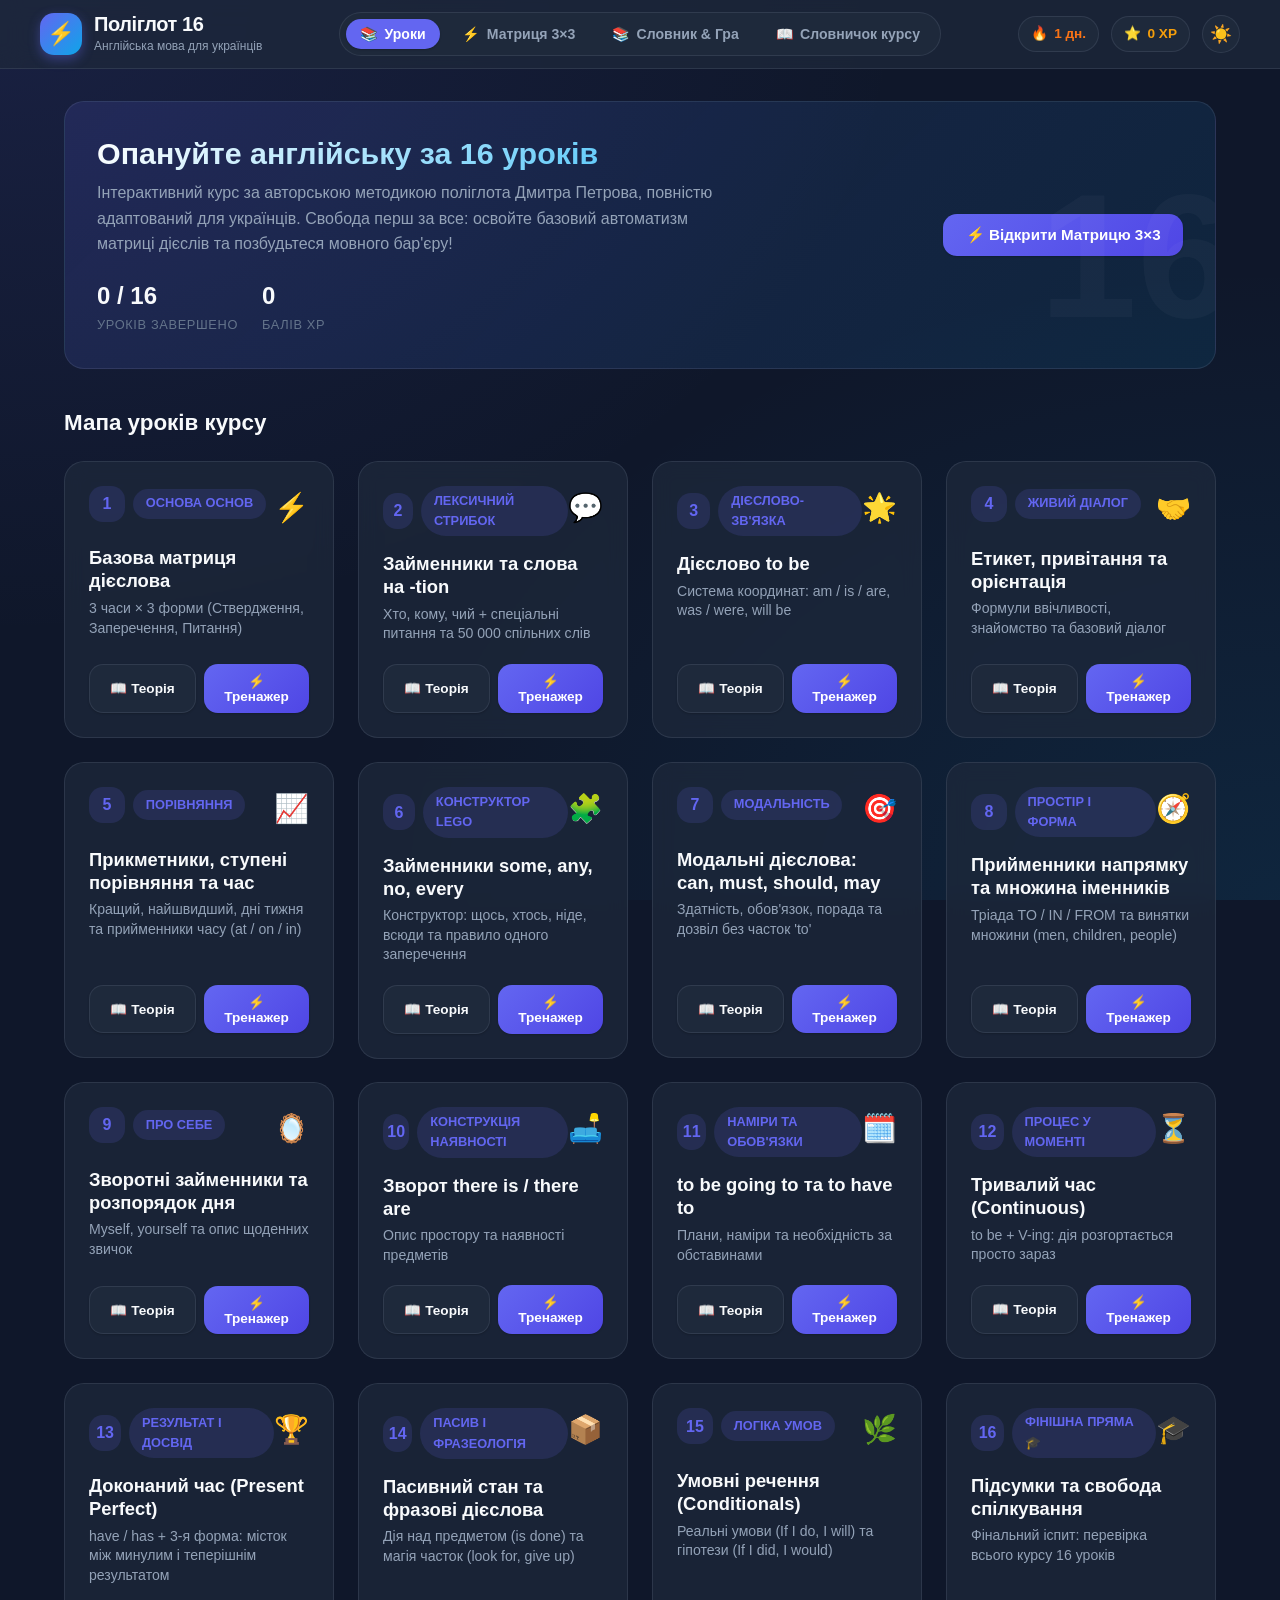
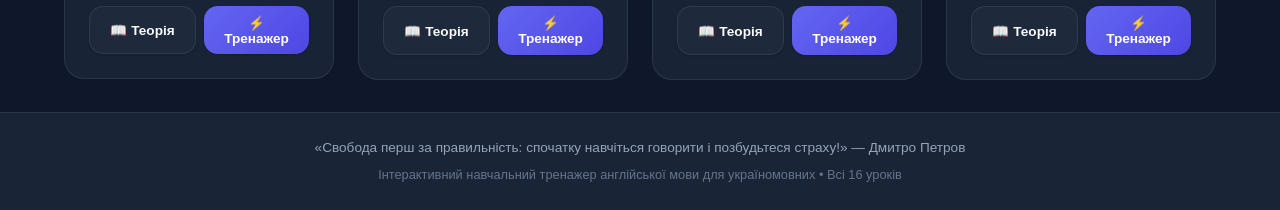
==== commit ff314089: "Add Open Graph preview image (og:image) and social metadata for messengers" ====
--- a/index.html
+++ b/index.html
@@ -3,14 +3,38 @@
 <head>
   <meta charset="UTF-8">
   <meta name="viewport" content="width=device-width, initial-scale=1.0">
-  <title>Англійська за 16 уроків | Інтерактивна гра за методом Дмитра Петрова</title>
-  <meta name="description" content="Інтерактивна гра для вивчення англійської мови для україномовних. 16 уроків за методом Дмитра Петрова: теорія, базова матриця дієслів 3×3, квізи та озвучення.">
-  
-  <!-- Google Fonts: Outfit (headings) & Plus Jakarta Sans (body) -->
-  <link rel="preconnect" href="https://fonts.googleapis.com">
-  <link rel="preconnect" href="https://fonts.gstatic.com" crossorigin>
-  <link href="https://fonts.googleapis.com/css2?family=Outfit:wght@500;600;700;800;900&family=Plus+Jakarta+Sans:wght@400;500;600;700;800&display=swap" rel="stylesheet">
-  
+  <!-- Primary Meta Tags -->
+  <title>Поліглот 16 | Англійська за 16 уроків (Метод Дмитра Петрова)</title>
+  <meta name="title" content="Поліглот 16 | Англійська за 16 уроків (Метод Дмитра Петрова)">
+  <meta name="description" content="Інтерактивна гра та курс англійської мови для українців: 16 уроків, матриця дієслів 3×3, квізи, озвучення та академічний словник на 78 000+ слів.">
+
+  <!-- Open Graph / Facebook / Telegram / Viber / WhatsApp -->
+  <meta property="og:type" content="website">
+  <meta property="og:url" content="https://yarovision.github.io/english/">
+  <meta property="og:site_name" content="Поліглот 16">
+  <meta property="og:title" content="Поліглот 16 | Англійська мова для українців">
+  <meta property="og:description" content="16 інтерактивних уроків, візуальна матриця дієслів 3×3, тренажери, озвучення та великий академічний словник (78 000+ слів).">
+  <meta property="og:image" content="https://yarovision.github.io/english/og-image.jpg">
+  <meta property="og:image:secure_url" content="https://yarovision.github.io/english/og-image.jpg">
+  <meta property="og:image:type" content="image/jpeg">
+  <meta property="og:image:width" content="1376">
+  <meta property="og:image:height" content="768">
+  <meta property="og:image:alt" content="Поліглот 16 — Англійська мова для українців">
+
+  <!-- Twitter / X -->
+  <meta name="twitter:card" content="summary_large_image">
+  <meta name="twitter:url" content="https://yarovision.github.io/english/">
+  <meta name="twitter:title" content="Поліглот 16 | Англійська мова для українців">
+  <meta name="twitter:description" content="16 інтерактивних уроків, візуальна матриця дієслів 3×3, тренажери, озвучення та великий академічний словник (78 000+ слів).">
+  <meta name="twitter:image" content="https://yarovision.github.io/english/og-image.jpg">
+
+  <!-- Favicon & Icons -->
+  <link rel="icon" type="image/svg+xml" href="./favicon.svg">
+  <link rel="alternate icon" type="image/png" sizes="32x32" href="./favicon-32x32.png">
+  <link rel="alternate icon" href="./favicon.ico">
+  <link rel="apple-touch-icon" sizes="180x180" href="./apple-touch-icon.png">
+  <meta name="theme-color" content="#4f46e5">
+
   <!-- Application Styles -->
   <link rel="stylesheet" href="./src/css/style.css">
 </head>
@@ -274,9 +298,9 @@
     <section id="screen-big-dict" class="screen">
       <div class="section-header">
         <div>
-          <h2 class="section-title">📚 Великий Англо-Український Словник (5 600+ слів) & Гра</h2>
+          <h2 class="section-title">📚 Великий Англо-Український Словник (78 000+ слів) & Гра</h2>
           <p style="color:var(--text-secondary); font-size:0.95rem;">
-            Словник за матеріалами Др. Василя Лева та Івана Вербяного. Повнотекстовий двомовний пошук та інтерактивна гра на відгадування слів.
+            Фундаментальний академічний словник за редакцією М. І. Балли. Повнотекстовий двомовний пошук, озвучення слів та інтерактивна гра-тренажер.
           </p>
         </div>
       </div>
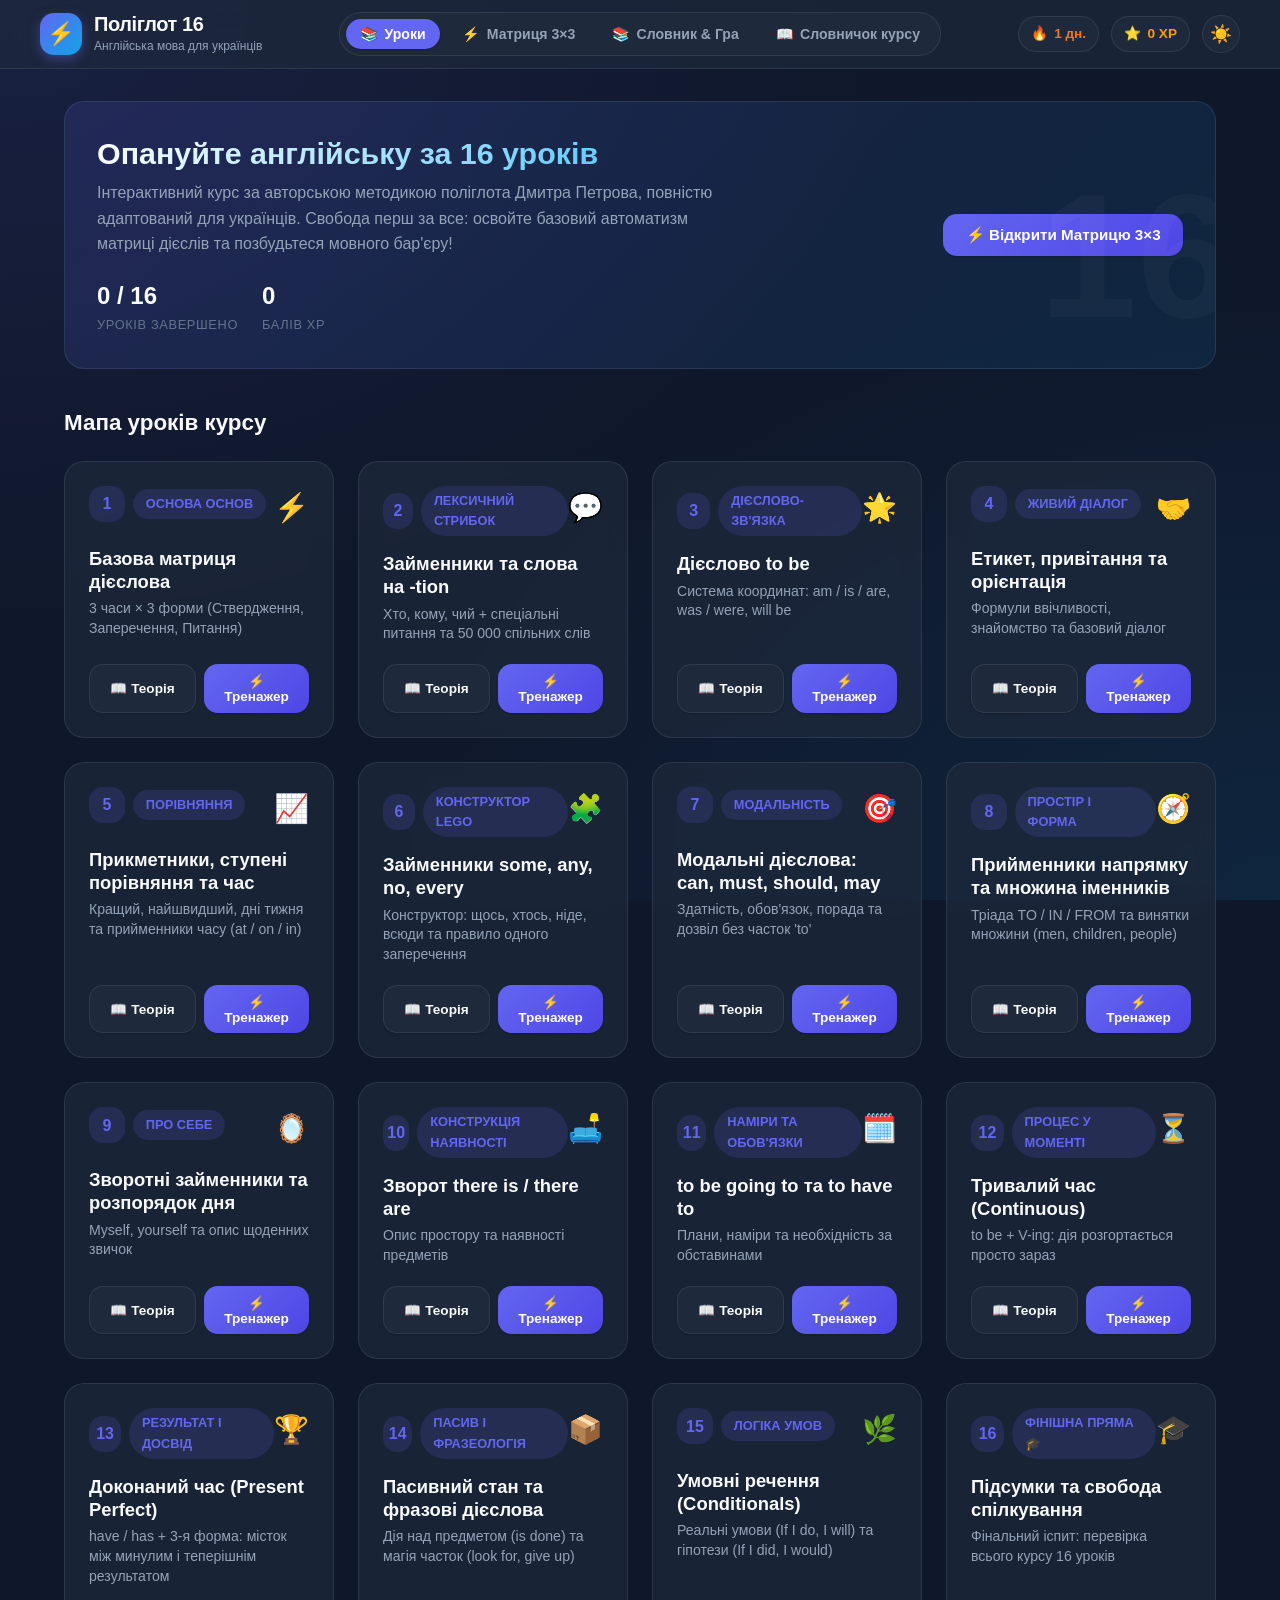
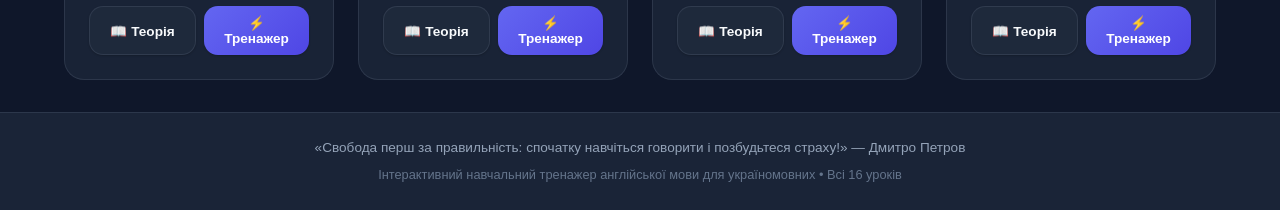
==== commit 1c174b31: "Fix mobile horizontal scrolling and clamp layout to viewport width" ====
--- a/index.html
+++ b/index.html
@@ -2,7 +2,7 @@
 <html lang="uk" data-theme="dark">
 <head>
   <meta charset="UTF-8">
-  <meta name="viewport" content="width=device-width, initial-scale=1.0">
+  <meta name="viewport" content="width=device-width, initial-scale=1.0, viewport-fit=cover">
   <!-- Primary Meta Tags -->
   <title>Поліглот 16 | Англійська за 16 уроків (Метод Дмитра Петрова)</title>
   <meta name="title" content="Поліглот 16 | Англійська за 16 уроків (Метод Дмитра Петрова)">
@@ -10,12 +10,12 @@
 
   <!-- Open Graph / Facebook / Telegram / Viber / WhatsApp -->
   <meta property="og:type" content="website">
-  <meta property="og:url" content="https://yarovision.github.io/english/">
+  <meta property="og:url" content="https://english.lexis.blog/">
   <meta property="og:site_name" content="Поліглот 16">
   <meta property="og:title" content="Поліглот 16 | Англійська мова для українців">
   <meta property="og:description" content="16 інтерактивних уроків, візуальна матриця дієслів 3×3, тренажери, озвучення та великий академічний словник (78 000+ слів).">
-  <meta property="og:image" content="https://yarovision.github.io/english/og-image.jpg">
-  <meta property="og:image:secure_url" content="https://yarovision.github.io/english/og-image.jpg">
+  <meta property="og:image" content="https://english.lexis.blog/og-image.jpg">
+  <meta property="og:image:secure_url" content="https://english.lexis.blog/og-image.jpg">
   <meta property="og:image:type" content="image/jpeg">
   <meta property="og:image:width" content="1376">
   <meta property="og:image:height" content="768">
@@ -23,10 +23,10 @@
 
   <!-- Twitter / X -->
   <meta name="twitter:card" content="summary_large_image">
-  <meta name="twitter:url" content="https://yarovision.github.io/english/">
+  <meta name="twitter:url" content="https://english.lexis.blog/">
   <meta name="twitter:title" content="Поліглот 16 | Англійська мова для українців">
   <meta name="twitter:description" content="16 інтерактивних уроків, візуальна матриця дієслів 3×3, тренажери, озвучення та великий академічний словник (78 000+ слів).">
-  <meta name="twitter:image" content="https://yarovision.github.io/english/og-image.jpg">
+  <meta name="twitter:image" content="https://english.lexis.blog/og-image.jpg">
 
   <!-- Favicon & Icons -->
   <link rel="icon" type="image/svg+xml" href="./favicon.svg">
--- a/src/css/style.css
+++ b/src/css/style.css
@@ -78,10 +78,18 @@
    Global Reset & Base
    ========================================================================== */
 
-* {
+html {
+  box-sizing: border-box;
+  width: 100%;
+  max-width: 100vw;
+  overflow-x: hidden;
+  -webkit-text-size-adjust: 100%;
+}
+
+*, *:before, *:after {
   margin: 0;
   padding: 0;
-  box-sizing: border-box;
+  box-sizing: inherit;
 }
 
 body {
@@ -90,6 +98,10 @@
   color: var(--text-primary);
   line-height: 1.6;
   min-height: 100vh;
+  width: 100%;
+  max-width: 100%;
+  overflow-x: hidden;
+  position: relative;
   display: flex;
   flex-direction: column;
   background-image: 
@@ -1163,19 +1175,328 @@
 }
 
 @media (max-width: 640px) {
+  /* Header adjustments */
+  .app-header {
+    padding: 0.6rem 0.75rem;
+    width: 100%;
+    max-width: 100vw;
+    overflow-x: hidden;
+  }
+
   .header-container {
     flex-wrap: wrap;
-  }
+    gap: 0.5rem;
+    width: 100%;
+    max-width: 100%;
+  }
+
+  .logo-group {
+    gap: 0.5rem;
+    min-width: 0;
+  }
+
+  .logo-icon {
+    width: 36px;
+    height: 36px;
+    font-size: 1.15rem;
+    flex-shrink: 0;
+  }
+
+  .logo-text h1 {
+    font-size: 1.05rem;
+  }
+
+  .logo-text span {
+    font-size: 0.68rem;
+    display: block;
+    max-width: 130px;
+    white-space: nowrap;
+    overflow: hidden;
+    text-overflow: ellipsis;
+  }
+
+  .header-stats {
+    gap: 0.35rem;
+  }
+
+  .stat-pill {
+    padding: 0.3rem 0.5rem;
+    font-size: 0.75rem;
+  }
+
+  .icon-btn {
+    width: 34px;
+    height: 34px;
+    font-size: 0.95rem;
+  }
+
   .nav-links {
     order: 3;
     width: 100%;
+    max-width: 100%;
+    display: flex;
+    justify-content: space-between;
+    gap: 0.25rem;
+    padding: 0.25rem;
+    background: var(--bg-secondary);
+    border-radius: var(--radius-full);
+  }
+
+  .nav-btn {
+    flex: 1;
+    padding: 0.4rem 0.3rem;
+    font-size: 0.78rem;
     justify-content: center;
-  }
+    white-space: nowrap;
+  }
+
+  /* Main Container */
+  .app-main {
+    padding: 1.25rem 0.75rem;
+    width: 100%;
+    max-width: 100%;
+    overflow-x: hidden;
+  }
+
+  /* Hero Banner */
+  .hero-banner {
+    padding: 1.25rem 1rem;
+    border-radius: var(--radius-md);
+    gap: 1rem;
+    max-width: 100%;
+  }
+
+  .hero-content h2 {
+    font-size: 1.35rem;
+  }
+
+  .hero-content p {
+    font-size: 0.88rem;
+  }
+
+  .hero-stats {
+    width: 100%;
+    display: flex;
+    justify-content: space-between;
+    gap: 0.5rem;
+  }
+
+  .stat-card {
+    flex: 1;
+    padding: 0.75rem 0.5rem;
+    text-align: center;
+  }
+
+  .stat-value {
+    font-size: 1.35rem;
+  }
+
+  /* Lessons Grid */
+  .lessons-grid {
+    grid-template-columns: 1fr;
+    gap: 1rem;
+    width: 100%;
+  }
+
+  .lesson-card {
+    padding: 1.25rem 1rem;
+    width: 100%;
+  }
+
+  /* Matrix 3x3 Tool */
+  .matrix-tool-wrap {
+    width: 100%;
+    max-width: 100%;
+    overflow: hidden;
+  }
+
+  .matrix-controls {
+    flex-direction: column;
+    align-items: stretch;
+    gap: 0.75rem;
+    width: 100%;
+  }
+
+  .verb-select-wrap {
+    width: 100%;
+  }
+
+  .custom-select {
+    width: 100%;
+  }
+
+  .pronoun-buttons {
+    display: flex;
+    flex-wrap: wrap;
+    gap: 0.35rem;
+    width: 100%;
+  }
+
+  .pronoun-btn {
+    flex: 1 1 calc(16% - 0.35rem);
+    min-width: 44px;
+    padding: 0.4rem 0.2rem;
+    font-size: 0.78rem;
+    text-align: center;
+  }
+
+  #matrix-grid-container {
+    width: 100%;
+    max-width: 100%;
+    overflow-x: auto;
+    -webkit-overflow-scrolling: touch;
+    padding-bottom: 0.75rem;
+  }
+
   .matrix-grid {
+    min-width: 520px;
+    grid-template-columns: 95px repeat(3, 1fr);
+    gap: 0.45rem;
+    font-size: 0.85rem;
+  }
+
+  .matrix-header-cell {
+    padding: 0.6rem 0.35rem;
+    font-size: 0.78rem;
+  }
+
+  .matrix-row-title {
+    font-size: 0.85rem;
+    padding: 0.5rem;
+  }
+
+  .matrix-cell {
+    padding: 0.75rem 0.4rem;
+  }
+
+  .matrix-cell-en {
+    font-size: 0.95rem;
+  }
+
+  .matrix-cell-ua {
+    font-size: 0.75rem;
+  }
+
+  /* Theory Screen */
+  .theory-container {
+    padding: 1.25rem 0.85rem;
+    width: 100%;
+    max-width: 100%;
+  }
+
+  .theory-content table {
+    display: block;
+    width: 100%;
+    max-width: 100%;
+    overflow-x: auto;
+    -webkit-overflow-scrolling: touch;
+  }
+
+  .theory-content pre, .theory-content code {
+    white-space: pre-wrap;
+    word-break: break-word;
+    max-width: 100%;
+  }
+
+  /* Quiz Screen */
+  .quiz-card {
+    padding: 1.25rem 1rem;
+    width: 100%;
+    max-width: 100%;
+  }
+
+  .quiz-question-text {
+    font-size: 1.15rem;
+    margin-bottom: 1.25rem;
+  }
+
+  .option-btn {
+    padding: 0.85rem 1rem;
+    font-size: 0.95rem;
+  }
+
+  .quiz-actions {
+    flex-direction: column-reverse;
+    gap: 0.75rem;
+  }
+
+  .quiz-actions button {
+    width: 100%;
+    justify-content: center;
+  }
+
+  /* Dictionary & Word Game Subtabs */
+  .subtabs-nav {
+    width: 100%;
+    max-width: 100%;
+    display: flex;
+    gap: 0.35rem;
+    padding: 0.25rem;
+    margin-bottom: 1.25rem;
+  }
+
+  .dict-subtab-btn {
+    flex: 1;
+    text-align: center;
+    padding: 0.5rem 0.35rem;
+    font-size: 0.85rem;
+  }
+
+  .dict-direction-wrap {
+    width: 100%;
+    gap: 0.35rem;
+  }
+
+  .dict-dir-btn {
+    flex: 1;
+    text-align: center;
+    padding: 0.4rem 0.5rem;
+    font-size: 0.78rem;
+  }
+
+  .alphabet-ribbon {
+    gap: 0.25rem;
+    padding: 0.5rem;
+    width: 100%;
+    max-width: 100%;
+  }
+
+  .letter-chip {
+    padding: 0.25rem 0.45rem;
+    font-size: 0.75rem;
+  }
+
+  .big-dict-grid, .words-grid {
     grid-template-columns: 1fr;
-  }
-  .theory-container {
-    padding: 1.5rem;
+    gap: 0.85rem;
+    width: 100%;
+    max-width: 100%;
+  }
+
+  .dict-entry-card {
+    width: 100%;
+    max-width: 100%;
+    padding: 1rem 0.85rem;
+    word-break: break-word;
+    overflow-wrap: break-word;
+  }
+
+  .game-card {
+    padding: 1.25rem 1rem;
+    width: 100%;
+    max-width: 100%;
+  }
+
+  .game-options-grid {
+    grid-template-columns: 1fr;
+    gap: 0.75rem;
+    width: 100%;
+  }
+
+  .game-opt-btn {
+    width: 100%;
+    padding: 0.9rem 1rem;
+    font-size: 0.95rem;
   }
 }
 
